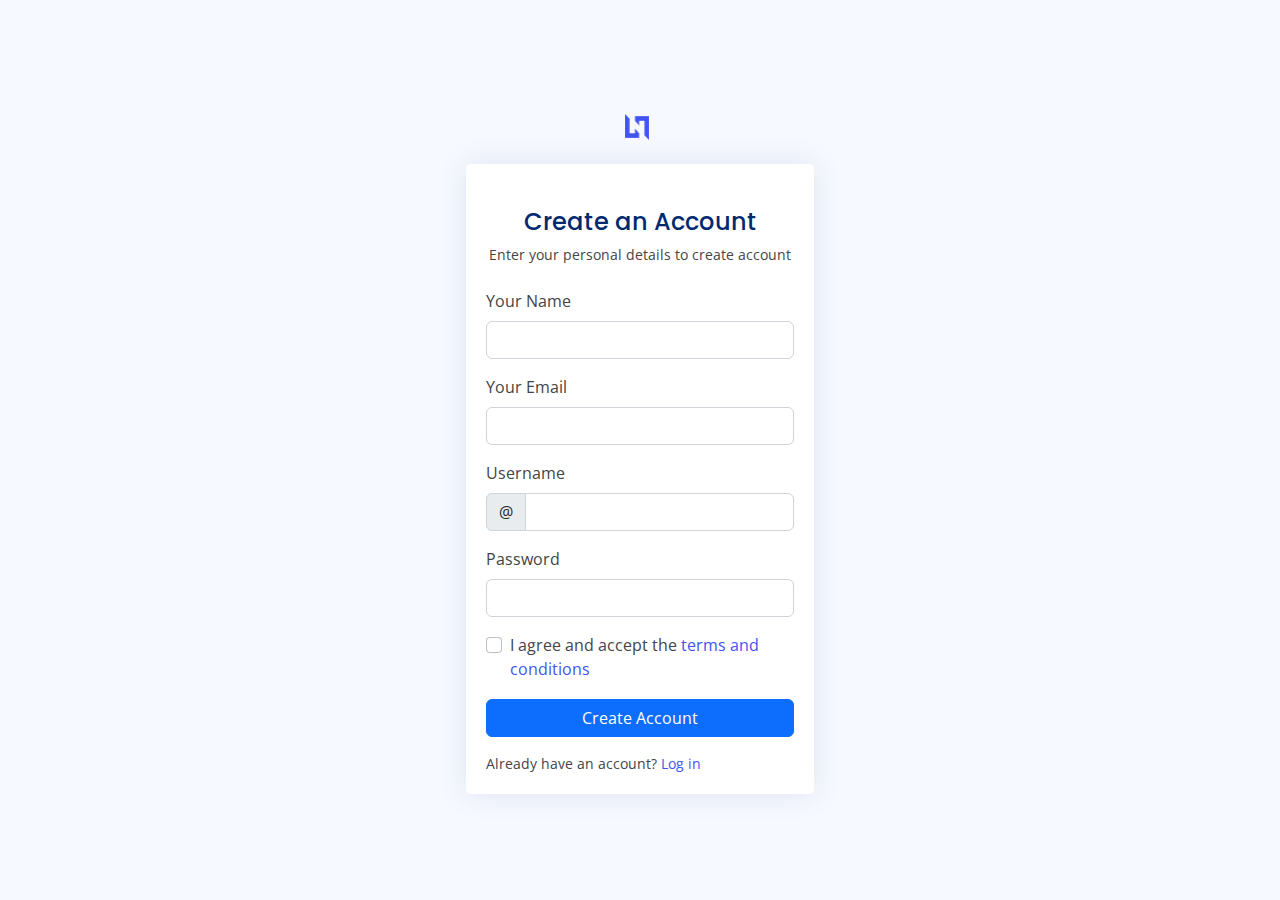
==== pages-register.html @ 4bb17b8c "first push" ====
<!DOCTYPE html>
<html lang="en">

<head>
  <meta charset="utf-8">
  <meta content="width=device-width, initial-scale=1.0" name="viewport">

  <title>Pages / Register</title>
  <meta content="" name="description">
  <meta content="" name="keywords">

  <!-- Favicons -->
  <link href="assets/img/favicon.png" rel="icon">
  <link href="assets/img/apple-touch-icon.png" rel="apple-touch-icon">

  <!-- Google Fonts -->
  <link href="https://fonts.gstatic.com" rel="preconnect">
  <link href="https://fonts.googleapis.com/css?family=Open+Sans:300,300i,400,400i,600,600i,700,700i|Nunito:300,300i,400,400i,600,600i,700,700i|Poppins:300,300i,400,400i,500,500i,600,600i,700,700i" rel="stylesheet">

  <!-- Vendor CSS Files -->
  <link href="assets/vendor/bootstrap/css/bootstrap.min.css" rel="stylesheet">
  <link href="assets/vendor/bootstrap-icons/bootstrap-icons.css" rel="stylesheet">
  <link href="assets/vendor/boxicons/css/boxicons.min.css" rel="stylesheet">
  <link href="assets/vendor/quill/quill.snow.css" rel="stylesheet">
  <link href="assets/vendor/quill/quill.bubble.css" rel="stylesheet">
  <link href="assets/vendor/remixicon/remixicon.css" rel="stylesheet">
  <link href="assets/vendor/simple-datatables/style.css" rel="stylesheet">

  <!-- Template Main CSS File -->
  <link href="assets/css/style.css" rel="stylesheet">

  <!-- =======================================================
  * Template Name: NiceAdmin
  * Updated: Mar 09 2023 with Bootstrap v5.2.3
  * Template URL: https://bootstrapmade.com/nice-admin-bootstrap-admin-html-template/
  * Author: BootstrapMade.com
  * License: https://bootstrapmade.com/license/
  ======================================================== -->
</head>

<body>

  <main>
    <div class="container">

      <section class="section register min-vh-100 d-flex flex-column align-items-center justify-content-center py-4">
        <div class="container">
          <div class="row justify-content-center">
            <div class="col-lg-4 col-md-6 d-flex flex-column align-items-center justify-content-center">

              <div class="d-flex justify-content-center py-4">
                <a href="index.html" class="logo d-flex align-items-center w-auto">
                  <img src="assets/img/logo.png" alt="">
                  <!-- <span class="d-none d-lg-block">NiceAdmin</span> -->
                </a>
              </div><!-- End Logo -->

              <div class="card mb-3">

                <div class="card-body">

                  <div class="pt-4 pb-2">
                    <h5 class="card-title text-center pb-0 fs-4">Create an Account</h5>
                    <p class="text-center small">Enter your personal details to create account</p>
                  </div>

                  <form class="row g-3 needs-validation" novalidate>
                    
                    <div class="col-12">
                      <label for="yourName" class="form-label">Your Name</label>
                      <input type="text" name="name" class="form-control" id="yourName" required>
                      <div class="invalid-feedback">Please, enter your name!</div>
                    </div>

                    <div class="col-12">
                      <label for="yourEmail" class="form-label">Your Email</label>
                      <input type="email" name="email" class="form-control" id="yourEmail" required>
                      <div class="invalid-feedback">Please enter a valid Email adddress!</div>
                    </div>

                    <div class="col-12">
                      <label for="yourUsername" class="form-label">Username</label>
                      <div class="input-group has-validation">
                        <span class="input-group-text" id="inputGroupPrepend">@</span>
                        <input type="text" name="username" class="form-control" id="yourUsername" required>
                        <div class="invalid-feedback">Please choose a username.</div>
                      </div>
                    </div>

                    <div class="col-12">
                      <label for="yourPassword" class="form-label">Password</label>
                      <input type="password" name="password" class="form-control" id="yourPassword" required>
                      <div class="invalid-feedback">Please enter your password!</div>
                    </div>

                    <div class="col-12">
                      <div class="form-check">
                        <input class="form-check-input" name="terms" type="checkbox" value="" id="acceptTerms" required>
                        <label class="form-check-label" for="acceptTerms">I agree and accept the <a href="#">terms and conditions</a></label>
                        <div class="invalid-feedback">You must agree before submitting.</div>
                      </div>
                    </div>
                    <div class="col-12">
                      <button class="btn btn-primary w-100" type="submit">Create Account</button>
                    </div>
                    <div class="col-12">
                      <p class="small mb-0">Already have an account? <a href="pages-login.html">Log in</a></p>
                    </div>
                  </form>

                </div>
              </div>

              <div class="credits">
                <!-- All the links in the footer should remain intact. -->
                <!-- You can delete the links only if you purchased the pro version. -->
                <!-- Licensing information: https://bootstrapmade.com/license/ -->
                <!-- Purchase the pro version with working PHP/AJAX contact form: https://bootstrapmade.com/nice-admin-bootstrap-admin-html-template/ -->
                <!-- Designed by <a href="https://bootstrapmade.com/">BootstrapMade</a> -->
              </div>

            </div>
          </div>
        </div>

      </section>

    </div>
  </main><!-- End #main -->

  <a href="#" class="back-to-top d-flex align-items-center justify-content-center"><i class="bi bi-arrow-up-short"></i></a>

  <!-- Vendor JS Files -->
  <script src="assets/vendor/apexcharts/apexcharts.min.js"></script>
  <script src="assets/vendor/bootstrap/js/bootstrap.bundle.min.js"></script>
  <script src="assets/vendor/chart.js/chart.umd.js"></script>
  <script src="assets/vendor/echarts/echarts.min.js"></script>
  <script src="assets/vendor/quill/quill.min.js"></script>
  <script src="assets/vendor/simple-datatables/simple-datatables.js"></script>
  <script src="assets/vendor/tinymce/tinymce.min.js"></script>
  <script src="assets/vendor/php-email-form/validate.js"></script>

  <!-- Template Main JS File -->
  <script src="assets/js/main.js"></script>

</body>

</html>
---- assets/vendor/quill/quill.snow.css ----
/*!
 * Quill Editor v1.3.7
 * https://quilljs.com/
 * Copyright (c) 2014, Jason Chen
 * Copyright (c) 2013, salesforce.com
 */
.ql-container {
  box-sizing: border-box;
  font-family: Helvetica, Arial, sans-serif;
  font-size: 13px;
  height: 100%;
  margin: 0px;
  position: relative;
}
.ql-container.ql-disabled .ql-tooltip {
  visibility: hidden;
}
.ql-container.ql-disabled .ql-editor ul[data-checked] > li::before {
  pointer-events: none;
}
.ql-clipboard {
  left: -100000px;
  height: 1px;
  overflow-y: hidden;
  position: absolute;
  top: 50%;
}
.ql-clipboard p {
  margin: 0;
  padding: 0;
}
.ql-editor {
  box-sizing: border-box;
  line-height: 1.42;
  height: 100%;
  outline: none;
  overflow-y: auto;
  padding: 12px 15px;
  tab-size: 4;
  -moz-tab-size: 4;
  text-align: left;
  white-space: pre-wrap;
  word-wrap: break-word;
}
.ql-editor > * {
  cursor: text;
}
.ql-editor p,
.ql-editor ol,
.ql-editor ul,
.ql-editor pre,
.ql-editor blockquote,
.ql-editor h1,
.ql-editor h2,
.ql-editor h3,
.ql-editor h4,
.ql-editor h5,
.ql-editor h6 {
  margin: 0;
  padding: 0;
  counter-reset: list-1 list-2 list-3 list-4 list-5 list-6 list-7 list-8 list-9;
}
.ql-editor ol,
.ql-editor ul {
  padding-left: 1.5em;
}
.ql-editor ol > li,
.ql-editor ul > li {
  list-style-type: none;
}
.ql-editor ul > li::before {
  content: '\2022';
}
.ql-editor ul[data-checked=true],
.ql-editor ul[data-checked=false] {
  pointer-events: none;
}
.ql-editor ul[data-checked=true] > li *,
.ql-editor ul[data-checked=false] > li * {
  pointer-events: all;
}
.ql-editor ul[data-checked=true] > li::before,
.ql-editor ul[data-checked=false] > li::before {
  color: #777;
  cursor: pointer;
  pointer-events: all;
}
.ql-editor ul[data-checked=true] > li::before {
  content: '\2611';
}
.ql-editor ul[data-checked=false] > li::before {
  content: '\2610';
}
.ql-editor li::before {
  display: inline-block;
  white-space: nowrap;
  width: 1.2em;
}
.ql-editor li:not(.ql-direction-rtl)::before {
  margin-left: -1.5em;
  margin-right: 0.3em;
  text-align: right;
}
.ql-editor li.ql-direction-rtl::before {
  margin-left: 0.3em;
  margin-right: -1.5em;
}
.ql-editor ol li:not(.ql-direction-rtl),
.ql-editor ul li:not(.ql-direction-rtl) {
  padding-left: 1.5em;
}
.ql-editor ol li.ql-direction-rtl,
.ql-editor ul li.ql-direction-rtl {
  padding-right: 1.5em;
}
.ql-editor ol li {
  counter-reset: list-1 list-2 list-3 list-4 list-5 list-6 list-7 list-8 list-9;
  counter-increment: list-0;
}
.ql-editor ol li:before {
  content: counter(list-0, decimal) '. ';
}
.ql-editor ol li.ql-indent-1 {
  counter-increment: list-1;
}
.ql-editor ol li.ql-indent-1:before {
  content: counter(list-1, lower-alpha) '. ';
}
.ql-editor ol li.ql-indent-1 {
  counter-reset: list-2 list-3 list-4 list-5 list-6 list-7 list-8 list-9;
}
.ql-editor ol li.ql-indent-2 {
  counter-increment: list-2;
}
.ql-editor ol li.ql-indent-2:before {
  content: counter(list-2, lower-roman) '. ';
}
.ql-editor ol li.ql-indent-2 {
  counter-reset: list-3 list-4 list-5 list-6 list-7 list-8 list-9;
}
.ql-editor ol li.ql-indent-3 {
  counter-increment: list-3;
}
.ql-editor ol li.ql-indent-3:before {
  content: counter(list-3, decimal) '. ';
}
.ql-editor ol li.ql-indent-3 {
  counter-reset: list-4 list-5 list-6 list-7 list-8 list-9;
}
.ql-editor ol li.ql-indent-4 {
  counter-increment: list-4;
}
.ql-editor ol li.ql-indent-4:before {
  content: counter(list-4, lower-alpha) '. ';
}
.ql-editor ol li.ql-indent-4 {
  counter-reset: list-5 list-6 list-7 list-8 list-9;
}
.ql-editor ol li.ql-indent-5 {
  counter-increment: list-5;
}
.ql-editor ol li.ql-indent-5:before {
  content: counter(list-5, lower-roman) '. ';
}
.ql-editor ol li.ql-indent-5 {
  counter-reset: list-6 list-7 list-8 list-9;
}
.ql-editor ol li.ql-indent-6 {
  counter-increment: list-6;
}
.ql-editor ol li.ql-indent-6:before {
  content: counter(list-6, decimal) '. ';
}
.ql-editor ol li.ql-indent-6 {
  counter-reset: list-7 list-8 list-9;
}
.ql-editor ol li.ql-indent-7 {
  counter-increment: list-7;
}
.ql-editor ol li.ql-indent-7:before {
  content: counter(list-7, lower-alpha) '. ';
}
.ql-editor ol li.ql-indent-7 {
  counter-reset: list-8 list-9;
}
.ql-editor ol li.ql-indent-8 {
  counter-increment: list-8;
}
.ql-editor ol li.ql-indent-8:before {
  content: counter(list-8, lower-roman) '. ';
}
.ql-editor ol li.ql-indent-8 {
  counter-reset: list-9;
}
.ql-editor ol li.ql-indent-9 {
  counter-increment: list-9;
}
.ql-editor ol li.ql-indent-9:before {
  content: counter(list-9, decimal) '. ';
}
.ql-editor .ql-indent-1:not(.ql-direction-rtl) {
  padding-left: 3em;
}
.ql-editor li.ql-indent-1:not(.ql-direction-rtl) {
  padding-left: 4.5em;
}
.ql-editor .ql-indent-1.ql-direction-rtl.ql-align-right {
  padding-right: 3em;
}
.ql-editor li.ql-indent-1.ql-direction-rtl.ql-align-right {
  padding-right: 4.5em;
}
.ql-editor .ql-indent-2:not(.ql-direction-rtl) {
  padding-left: 6em;
}
.ql-editor li.ql-indent-2:not(.ql-direction-rtl) {
  padding-left: 7.5em;
}
.ql-editor .ql-indent-2.ql-direction-rtl.ql-align-right {
  padding-right: 6em;
}
.ql-editor li.ql-indent-2.ql-direction-rtl.ql-align-right {
  padding-right: 7.5em;
}
.ql-editor .ql-indent-3:not(.ql-direction-rtl) {
  padding-left: 9em;
}
.ql-editor li.ql-indent-3:not(.ql-direction-rtl) {
  padding-left: 10.5em;
}
.ql-editor .ql-indent-3.ql-direction-rtl.ql-align-right {
  padding-right: 9em;
}
.ql-editor li.ql-indent-3.ql-direction-rtl.ql-align-right {
  padding-right: 10.5em;
}
.ql-editor .ql-indent-4:not(.ql-direction-rtl) {
  padding-left: 12em;
}
.ql-editor li.ql-indent-4:not(.ql-direction-rtl) {
  padding-left: 13.5em;
}
.ql-editor .ql-indent-4.ql-direction-rtl.ql-align-right {
  padding-right: 12em;
}
.ql-editor li.ql-indent-4.ql-direction-rtl.ql-align-right {
  padding-right: 13.5em;
}
.ql-editor .ql-indent-5:not(.ql-direction-rtl) {
  padding-left: 15em;
}
.ql-editor li.ql-indent-5:not(.ql-direction-rtl) {
  padding-left: 16.5em;
}
.ql-editor .ql-indent-5.ql-direction-rtl.ql-align-right {
  padding-right: 15em;
}
.ql-editor li.ql-indent-5.ql-direction-rtl.ql-align-right {
  padding-right: 16.5em;
}
.ql-editor .ql-indent-6:not(.ql-direction-rtl) {
  padding-left: 18em;
}
.ql-editor li.ql-indent-6:not(.ql-direction-rtl) {
  padding-left: 19.5em;
}
.ql-editor .ql-indent-6.ql-direction-rtl.ql-align-right {
  padding-right: 18em;
}
.ql-editor li.ql-indent-6.ql-direction-rtl.ql-align-right {
  padding-right: 19.5em;
}
.ql-editor .ql-indent-7:not(.ql-direction-rtl) {
  padding-left: 21em;
}
.ql-editor li.ql-indent-7:not(.ql-direction-rtl) {
  padding-left: 22.5em;
}
.ql-editor .ql-indent-7.ql-direction-rtl.ql-align-right {
  padding-right: 21em;
}
.ql-editor li.ql-indent-7.ql-direction-rtl.ql-align-right {
  padding-right: 22.5em;
}
.ql-editor .ql-indent-8:not(.ql-direction-rtl) {
  padding-left: 24em;
}
.ql-editor li.ql-indent-8:not(.ql-direction-rtl) {
  padding-left: 25.5em;
}
.ql-editor .ql-indent-8.ql-direction-rtl.ql-align-right {
  padding-right: 24em;
}
.ql-editor li.ql-indent-8.ql-direction-rtl.ql-align-right {
  padding-right: 25.5em;
}
.ql-editor .ql-indent-9:not(.ql-direction-rtl) {
  padding-left: 27em;
}
.ql-editor li.ql-indent-9:not(.ql-direction-rtl) {
  padding-left: 28.5em;
}
.ql-editor .ql-indent-9.ql-direction-rtl.ql-align-right {
  padding-right: 27em;
}
.ql-editor li.ql-indent-9.ql-direction-rtl.ql-align-right {
  padding-right: 28.5em;
}
.ql-editor .ql-video {
  display: block;
  max-width: 100%;
}
.ql-editor .ql-video.ql-align-center {
  margin: 0 auto;
}
.ql-editor .ql-video.ql-align-right {
  margin: 0 0 0 auto;
}
.ql-editor .ql-bg-black {
  background-color: #000;
}
.ql-editor .ql-bg-red {
  background-color: #e60000;
}
.ql-editor .ql-bg-orange {
  background-color: #f90;
}
.ql-editor .ql-bg-yellow {
  background-color: #ff0;
}
.ql-editor .ql-bg-green {
  background-color: #008a00;
}
.ql-editor .ql-bg-blue {
  background-color: #06c;
}
.ql-editor .ql-bg-purple {
  background-color: #93f;
}
.ql-editor .ql-color-white {
  color: #fff;
}
.ql-editor .ql-color-red {
  color: #e60000;
}
.ql-editor .ql-color-orange {
  color: #f90;
}
.ql-editor .ql-color-yellow {
  color: #ff0;
}
.ql-editor .ql-color-green {
  color: #008a00;
}
.ql-editor .ql-color-blue {
  color: #06c;
}
.ql-editor .ql-color-purple {
  color: #93f;
}
.ql-editor .ql-font-serif {
  font-family: Georgia, Times New Roman, serif;
}
.ql-editor .ql-font-monospace {
  font-family: Monaco, Courier New, monospace;
}
.ql-editor .ql-size-small {
  font-size: 0.75em;
}
.ql-editor .ql-size-large {
  font-size: 1.5em;
}
.ql-editor .ql-size-huge {
  font-size: 2.5em;
}
.ql-editor .ql-direction-rtl {
  direction: rtl;
  text-align: inherit;
}
.ql-editor .ql-align-center {
  text-align: center;
}
.ql-editor .ql-align-justify {
  text-align: justify;
}
.ql-editor .ql-align-right {
  text-align: right;
}
.ql-editor.ql-blank::before {
  color: rgba(0,0,0,0.6);
  content: attr(data-placeholder);
  font-style: italic;
  left: 15px;
  pointer-events: none;
  position: absolute;
  right: 15px;
}
.ql-snow.ql-toolbar:after,
.ql-snow .ql-toolbar:after {
  clear: both;
  content: '';
  display: table;
}
.ql-snow.ql-toolbar button,
.ql-snow .ql-toolbar button {
  background: none;
  border: none;
  cursor: pointer;
  display: inline-block;
  float: left;
  height: 24px;
  padding: 3px 5px;
  width: 28px;
}
.ql-snow.ql-toolbar button svg,
.ql-snow .ql-toolbar button svg {
  float: left;
  height: 100%;
}
.ql-snow.ql-toolbar button:active:hover,
.ql-snow .ql-toolbar button:active:hover {
  outline: none;
}
.ql-snow.ql-toolbar input.ql-image[type=file],
.ql-snow .ql-toolbar input.ql-image[type=file] {
  display: none;
}
.ql-snow.ql-toolbar button:hover,
.ql-snow .ql-toolbar button:hover,
.ql-snow.ql-toolbar button:focus,
.ql-snow .ql-toolbar button:focus,
.ql-snow.ql-toolbar button.ql-active,
.ql-snow .ql-toolbar button.ql-active,
.ql-snow.ql-toolbar .ql-picker-label:hover,
.ql-snow .ql-toolbar .ql-picker-label:hover,
.ql-snow.ql-toolbar .ql-picker-label.ql-active,
.ql-snow .ql-toolbar .ql-picker-label.ql-active,
.ql-snow.ql-toolbar .ql-picker-item:hover,
.ql-snow .ql-toolbar .ql-picker-item:hover,
.ql-snow.ql-toolbar .ql-picker-item.ql-selected,
.ql-snow .ql-toolbar .ql-picker-item.ql-selected {
  color: #06c;
}
.ql-snow.ql-toolbar button:hover .ql-fill,
.ql-snow .ql-toolbar button:hover .ql-fill,
.ql-snow.ql-toolbar button:focus .ql-fill,
.ql-snow .ql-toolbar button:focus .ql-fill,
.ql-snow.ql-toolbar button.ql-active .ql-fill,
.ql-snow .ql-toolbar button.ql-active .ql-fill,
.ql-snow.ql-toolbar .ql-picker-label:hover .ql-fill,
.ql-snow .ql-toolbar .ql-picker-label:hover .ql-fill,
.ql-snow.ql-toolbar .ql-picker-label.ql-active .ql-fill,
.ql-snow .ql-toolbar .ql-picker-label.ql-active .ql-fill,
.ql-snow.ql-toolbar .ql-picker-item:hover .ql-fill,
.ql-snow .ql-toolbar .ql-picker-item:hover .ql-fill,
.ql-snow.ql-toolbar .ql-picker-item.ql-selected .ql-fill,
.ql-snow .ql-toolbar .ql-picker-item.ql-selected .ql-fill,
.ql-snow.ql-toolbar button:hover .ql-stroke.ql-fill,
.ql-snow .ql-toolbar button:hover .ql-stroke.ql-fill,
.ql-snow.ql-toolbar button:focus .ql-stroke.ql-fill,
.ql-snow .ql-toolbar button:focus .ql-stroke.ql-fill,
.ql-snow.ql-toolbar button.ql-active .ql-stroke.ql-fill,
.ql-snow .ql-toolbar button.ql-active .ql-stroke.ql-fill,
.ql-snow.ql-toolbar .ql-picker-label:hover .ql-stroke.ql-fill,
.ql-snow .ql-toolbar .ql-picker-label:hover .ql-stroke.ql-fill,
.ql-snow.ql-toolbar .ql-picker-label.ql-active .ql-stroke.ql-fill,
.ql-snow .ql-toolbar .ql-picker-label.ql-active .ql-stroke.ql-fill,
.ql-snow.ql-toolbar .ql-picker-item:hover .ql-stroke.ql-fill,
.ql-snow .ql-toolbar .ql-picker-item:hover .ql-stroke.ql-fill,
.ql-snow.ql-toolbar .ql-picker-item.ql-selected .ql-stroke.ql-fill,
.ql-snow .ql-toolbar .ql-picker-item.ql-selected .ql-stroke.ql-fill {
  fill: #06c;
}
.ql-snow.ql-toolbar button:hover .ql-stroke,
.ql-snow .ql-toolbar button:hover .ql-stroke,
.ql-snow.ql-toolbar button:focus .ql-stroke,
.ql-snow .ql-toolbar button:focus .ql-stroke,
.ql-snow.ql-toolbar button.ql-active .ql-stroke,
.ql-snow .ql-toolbar button.ql-active .ql-stroke,
.ql-snow.ql-toolbar .ql-picker-label:hover .ql-stroke,
.ql-snow .ql-toolbar .ql-picker-label:hover .ql-stroke,
.ql-snow.ql-toolbar .ql-picker-label.ql-active .ql-stroke,
.ql-snow .ql-toolbar .ql-picker-label.ql-active .ql-stroke,
.ql-snow.ql-toolbar .ql-picker-item:hover .ql-stroke,
.ql-snow .ql-toolbar .ql-picker-item:hover .ql-stroke,
.ql-snow.ql-toolbar .ql-picker-item.ql-selected .ql-stroke,
.ql-snow .ql-toolbar .ql-picker-item.ql-selected .ql-stroke,
.ql-snow.ql-toolbar button:hover .ql-stroke-miter,
.ql-snow .ql-toolbar button:hover .ql-stroke-miter,
.ql-snow.ql-toolbar button:focus .ql-stroke-miter,
.ql-snow .ql-toolbar button:focus .ql-stroke-miter,
.ql-snow.ql-toolbar button.ql-active .ql-stroke-miter,
.ql-snow .ql-toolbar button.ql-active .ql-stroke-miter,
.ql-snow.ql-toolbar .ql-picker-label:hover .ql-stroke-miter,
.ql-snow .ql-toolbar .ql-picker-label:hover .ql-stroke-miter,
.ql-snow.ql-toolbar .ql-picker-label.ql-active .ql-stroke-miter,
.ql-snow .ql-toolbar .ql-picker-label.ql-active .ql-stroke-miter,
.ql-snow.ql-toolbar .ql-picker-item:hover .ql-stroke-miter,
.ql-snow .ql-toolbar .ql-picker-item:hover .ql-stroke-miter,
.ql-snow.ql-toolbar .ql-picker-item.ql-selected .ql-stroke-miter,
.ql-snow .ql-toolbar .ql-picker-item.ql-selected .ql-stroke-miter {
  stroke: #06c;
}
@media (pointer: coarse) {
  .ql-snow.ql-toolbar button:hover:not(.ql-active),
  .ql-snow .ql-toolbar button:hover:not(.ql-active) {
    color: #444;
  }
  .ql-snow.ql-toolbar button:hover:not(.ql-active) .ql-fill,
  .ql-snow .ql-toolbar button:hover:not(.ql-active) .ql-fill,
  .ql-snow.ql-toolbar button:hover:not(.ql-active) .ql-stroke.ql-fill,
  .ql-snow .ql-toolbar button:hover:not(.ql-active) .ql-stroke.ql-fill {
    fill: #444;
  }
  .ql-snow.ql-toolbar button:hover:not(.ql-active) .ql-stroke,
  .ql-snow .ql-toolbar button:hover:not(.ql-active) .ql-stroke,
  .ql-snow.ql-toolbar button:hover:not(.ql-active) .ql-stroke-miter,
  .ql-snow .ql-toolbar button:hover:not(.ql-active) .ql-stroke-miter {
    stroke: #444;
  }
}
.ql-snow {
  box-sizing: border-box;
}
.ql-snow * {
  box-sizing: border-box;
}
.ql-snow .ql-hidden {
  display: none;
}
.ql-snow .ql-out-bottom,
.ql-snow .ql-out-top {
  visibility: hidden;
}
.ql-snow .ql-tooltip {
  position: absolute;
  transform: translateY(10px);
}
.ql-snow .ql-tooltip a {
  cursor: pointer;
  text-decoration: none;
}
.ql-snow .ql-tooltip.ql-flip {
  transform: translateY(-10px);
}
.ql-snow .ql-formats {
  display: inline-block;
  vertical-align: middle;
}
.ql-snow .ql-formats:after {
  clear: both;
  content: '';
  display: table;
}
.ql-snow .ql-stroke {
  fill: none;
  stroke: #444;
  stroke-linecap: round;
  stroke-linejoin: round;
  stroke-width: 2;
}
.ql-snow .ql-stroke-miter {
  fill: none;
  stroke: #444;
  stroke-miterlimit: 10;
  stroke-width: 2;
}
.ql-snow .ql-fill,
.ql-snow .ql-stroke.ql-fill {
  fill: #444;
}
.ql-snow .ql-empty {
  fill: none;
}
.ql-snow .ql-even {
  fill-rule: evenodd;
}
.ql-snow .ql-thin,
.ql-snow .ql-stroke.ql-thin {
  stroke-width: 1;
}
.ql-snow .ql-transparent {
  opacity: 0.4;
}
.ql-snow .ql-direction svg:last-child {
  display: none;
}
.ql-snow .ql-direction.ql-active svg:last-child {
  display: inline;
}
.ql-snow .ql-direction.ql-active svg:first-child {
  display: none;
}
.ql-snow .ql-editor h1 {
  font-size: 2em;
}
.ql-snow .ql-editor h2 {
  font-size: 1.5em;
}
.ql-snow .ql-editor h3 {
  font-size: 1.17em;
}
.ql-snow .ql-editor h4 {
  font-size: 1em;
}
.ql-snow .ql-editor h5 {
  font-size: 0.83em;
}
.ql-snow .ql-editor h6 {
  font-size: 0.67em;
}
.ql-snow .ql-editor a {
  text-decoration: underline;
}
.ql-snow .ql-editor blockquote {
  border-left: 4px solid #ccc;
  margin-bottom: 5px;
  margin-top: 5px;
  padding-left: 16px;
}
.ql-snow .ql-editor code,
.ql-snow .ql-editor pre {
  background-color: #f0f0f0;
  border-radius: 3px;
}
.ql-snow .ql-editor pre {
  white-space: pre-wrap;
  margin-bottom: 5px;
  margin-top: 5px;
  padding: 5px 10px;
}
.ql-snow .ql-editor code {
  font-size: 85%;
  padding: 2px 4px;
}
.ql-snow .ql-editor pre.ql-syntax {
  background-color: #23241f;
  color: #f8f8f2;
  overflow: visible;
}
.ql-snow .ql-editor img {
  max-width: 100%;
}
.ql-snow .ql-picker {
  color: #444;
  display: inline-block;
  float: left;
  font-size: 14px;
  font-weight: 500;
  height: 24px;
  position: relative;
  vertical-align: middle;
}
.ql-snow .ql-picker-label {
  cursor: pointer;
  display: inline-block;
  height: 100%;
  padding-left: 8px;
  padding-right: 2px;
  position: relative;
  width: 100%;
}
.ql-snow .ql-picker-label::before {
  display: inline-block;
  line-height: 22px;
}
.ql-snow .ql-picker-options {
  background-color: #fff;
  display: none;
  min-width: 100%;
  padding: 4px 8px;
  position: absolute;
  white-space: nowrap;
}
.ql-snow .ql-picker-options .ql-picker-item {
  cursor: pointer;
  display: block;
  padding-bottom: 5px;
  padding-top: 5px;
}
.ql-snow .ql-picker.ql-expanded .ql-picker-label {
  color: #ccc;
  z-index: 2;
}
.ql-snow .ql-picker.ql-expanded .ql-picker-label .ql-fill {
  fill: #ccc;
}
.ql-snow .ql-picker.ql-expanded .ql-picker-label .ql-stroke {
  stroke: #ccc;
}
.ql-snow .ql-picker.ql-expanded .ql-picker-options {
  display: block;
  margin-top: -1px;
  top: 100%;
  z-index: 1;
}
.ql-snow .ql-color-picker,
.ql-snow .ql-icon-picker {
  width: 28px;
}
.ql-snow .ql-color-picker .ql-picker-label,
.ql-snow .ql-icon-picker .ql-picker-label {
  padding: 2px 4px;
}
.ql-snow .ql-color-picker .ql-picker-label svg,
.ql-snow .ql-icon-picker .ql-picker-label svg {
  right: 4px;
}
.ql-snow .ql-icon-picker .ql-picker-options {
  padding: 4px 0px;
}
.ql-snow .ql-icon-picker .ql-picker-item {
  height: 24px;
  width: 24px;
  padding: 2px 4px;
}
.ql-snow .ql-color-picker .ql-picker-options {
  padding: 3px 5px;
  width: 152px;
}
.ql-snow .ql-color-picker .ql-picker-item {
  border: 1px solid transparent;
  float: left;
  height: 16px;
  margin: 2px;
  padding: 0px;
  width: 16px;
}
.ql-snow .ql-picker:not(.ql-color-picker):not(.ql-icon-picker) svg {
  position: absolute;
  margin-top: -9px;
  right: 0;
  top: 50%;
  width: 18px;
}
.ql-snow .ql-picker.ql-header .ql-picker-label[data-label]:not([data-label=''])::before,
.ql-snow .ql-picker.ql-font .ql-picker-label[data-label]:not([data-label=''])::before,
.ql-snow .ql-picker.ql-size .ql-picker-label[data-label]:not([data-label=''])::before,
.ql-snow .ql-picker.ql-header .ql-picker-item[data-label]:not([data-label=''])::before,
.ql-snow .ql-picker.ql-font .ql-picker-item[data-label]:not([data-label=''])::before,
.ql-snow .ql-picker.ql-size .ql-picker-item[data-label]:not([data-label=''])::before {
  content: attr(data-label);
}
.ql-snow .ql-picker.ql-header {
  width: 98px;
}
.ql-snow .ql-picker.ql-header .ql-picker-label::before,
.ql-snow .ql-picker.ql-header .ql-picker-item::before {
  content: 'Normal';
}
.ql-snow .ql-picker.ql-header .ql-picker-label[data-value="1"]::before,
.ql-snow .ql-picker.ql-header .ql-picker-item[data-value="1"]::before {
  content: 'Heading 1';
}
.ql-snow .ql-picker.ql-header .ql-picker-label[data-value="2"]::before,
.ql-snow .ql-picker.ql-header .ql-picker-item[data-value="2"]::before {
  content: 'Heading 2';
}
.ql-snow .ql-picker.ql-header .ql-picker-label[data-value="3"]::before,
.ql-snow .ql-picker.ql-header .ql-picker-item[data-value="3"]::before {
  content: 'Heading 3';
}
.ql-snow .ql-picker.ql-header .ql-picker-label[data-value="4"]::before,
.ql-snow .ql-picker.ql-header .ql-picker-item[data-value="4"]::before {
  content: 'Heading 4';
}
.ql-snow .ql-picker.ql-header .ql-picker-label[data-value="5"]::before,
.ql-snow .ql-picker.ql-header .ql-picker-item[data-value="5"]::before {
  content: 'Heading 5';
}
.ql-snow .ql-picker.ql-header .ql-picker-label[data-value="6"]::before,
.ql-snow .ql-picker.ql-header .ql-picker-item[data-value="6"]::before {
  content: 'Heading 6';
}
.ql-snow .ql-picker.ql-header .ql-picker-item[data-value="1"]::before {
  font-size: 2em;
}
.ql-snow .ql-picker.ql-header .ql-picker-item[data-value="2"]::before {
  font-size: 1.5em;
}
.ql-snow .ql-picker.ql-header .ql-picker-item[data-value="3"]::before {
  font-size: 1.17em;
}
.ql-snow .ql-picker.ql-header .ql-picker-item[data-value="4"]::before {
  font-size: 1em;
}
.ql-snow .ql-picker.ql-header .ql-picker-item[data-value="5"]::before {
  font-size: 0.83em;
}
.ql-snow .ql-picker.ql-header .ql-picker-item[data-value="6"]::before {
  font-size: 0.67em;
}
.ql-snow .ql-picker.ql-font {
  width: 108px;
}
.ql-snow .ql-picker.ql-font .ql-picker-label::before,
.ql-snow .ql-picker.ql-font .ql-picker-item::before {
  content: 'Sans Serif';
}
.ql-snow .ql-picker.ql-font .ql-picker-label[data-value=serif]::before,
.ql-snow .ql-picker.ql-font .ql-picker-item[data-value=serif]::before {
  content: 'Serif';
}
.ql-snow .ql-picker.ql-font .ql-picker-label[data-value=monospace]::before,
.ql-snow .ql-picker.ql-font .ql-picker-item[data-value=monospace]::before {
  content: 'Monospace';
}
.ql-snow .ql-picker.ql-font .ql-picker-item[data-value=serif]::before {
  font-family: Georgia, Times New Roman, serif;
}
.ql-snow .ql-picker.ql-font .ql-picker-item[data-value=monospace]::before {
  font-family: Monaco, Courier New, monospace;
}
.ql-snow .ql-picker.ql-size {
  width: 98px;
}
.ql-snow .ql-picker.ql-size .ql-picker-label::before,
.ql-snow .ql-picker.ql-size .ql-picker-item::before {
  content: 'Normal';
}
.ql-snow .ql-picker.ql-size .ql-picker-label[data-value=small]::before,
.ql-snow .ql-picker.ql-size .ql-picker-item[data-value=small]::before {
  content: 'Small';
}
.ql-snow .ql-picker.ql-size .ql-picker-label[data-value=large]::before,
.ql-snow .ql-picker.ql-size .ql-picker-item[data-value=large]::before {
  content: 'Large';
}
.ql-snow .ql-picker.ql-size .ql-picker-label[data-value=huge]::before,
.ql-snow .ql-picker.ql-size .ql-picker-item[data-value=huge]::before {
  content: 'Huge';
}
.ql-snow .ql-picker.ql-size .ql-picker-item[data-value=small]::before {
  font-size: 10px;
}
.ql-snow .ql-picker.ql-size .ql-picker-item[data-value=large]::before {
  font-size: 18px;
}
.ql-snow .ql-picker.ql-size .ql-picker-item[data-value=huge]::before {
  font-size: 32px;
}
.ql-snow .ql-color-picker.ql-background .ql-picker-item {
  background-color: #fff;
}
.ql-snow .ql-color-picker.ql-color .ql-picker-item {
  background-color: #000;
}
.ql-toolbar.ql-snow {
  border: 1px solid #ccc;
  box-sizing: border-box;
  font-family: 'Helvetica Neue', 'Helvetica', 'Arial', sans-serif;
  padding: 8px;
}
.ql-toolbar.ql-snow .ql-formats {
  margin-right: 15px;
}
.ql-toolbar.ql-snow .ql-picker-label {
  border: 1px solid transparent;
}
.ql-toolbar.ql-snow .ql-picker-options {
  border: 1px solid transparent;
  box-shadow: rgba(0,0,0,0.2) 0 2px 8px;
}
.ql-toolbar.ql-snow .ql-picker.ql-expanded .ql-picker-label {
  border-color: #ccc;
}
.ql-toolbar.ql-snow .ql-picker.ql-expanded .ql-picker-options {
  border-color: #ccc;
}
.ql-toolbar.ql-snow .ql-color-picker .ql-picker-item.ql-selected,
.ql-toolbar.ql-snow .ql-color-picker .ql-picker-item:hover {
  border-color: #000;
}
.ql-toolbar.ql-snow + .ql-container.ql-snow {
  border-top: 0px;
}
.ql-snow .ql-tooltip {
  background-color: #fff;
  border: 1px solid #ccc;
  box-shadow: 0px 0px 5px #ddd;
  color: #444;
  padding: 5px 12px;
  white-space: nowrap;
}
.ql-snow .ql-tooltip::before {
  content: "Visit URL:";
  line-height: 26px;
  margin-right: 8px;
}
.ql-snow .ql-tooltip input[type=text] {
  display: none;
  border: 1px solid #ccc;
  font-size: 13px;
  height: 26px;
  margin: 0px;
  padding: 3px 5px;
  width: 170px;
}
.ql-snow .ql-tooltip a.ql-preview {
  display: inline-block;
  max-width: 200px;
  overflow-x: hidden;
  text-overflow: ellipsis;
  vertical-align: top;
}
.ql-snow .ql-tooltip a.ql-action::after {
  border-right: 1px solid #ccc;
  content: 'Edit';
  margin-left: 16px;
  padding-right: 8px;
}
.ql-snow .ql-tooltip a.ql-remove::before {
  content: 'Remove';
  margin-left: 8px;
}
.ql-snow .ql-tooltip a {
  line-height: 26px;
}
.ql-snow .ql-tooltip.ql-editing a.ql-preview,
.ql-snow .ql-tooltip.ql-editing a.ql-remove {
  display: none;
}
.ql-snow .ql-tooltip.ql-editing input[type=text] {
  display: inline-block;
}
.ql-snow .ql-tooltip.ql-editing a.ql-action::after {
  border-right: 0px;
  content: 'Save';
  padding-right: 0px;
}
.ql-snow .ql-tooltip[data-mode=link]::before {
  content: "Enter link:";
}
.ql-snow .ql-tooltip[data-mode=formula]::before {
  content: "Enter formula:";
}
.ql-snow .ql-tooltip[data-mode=video]::before {
  content: "Enter video:";
}
.ql-snow a {
  color: #06c;
}
.ql-container.ql-snow {
  border: 1px solid #ccc;
}
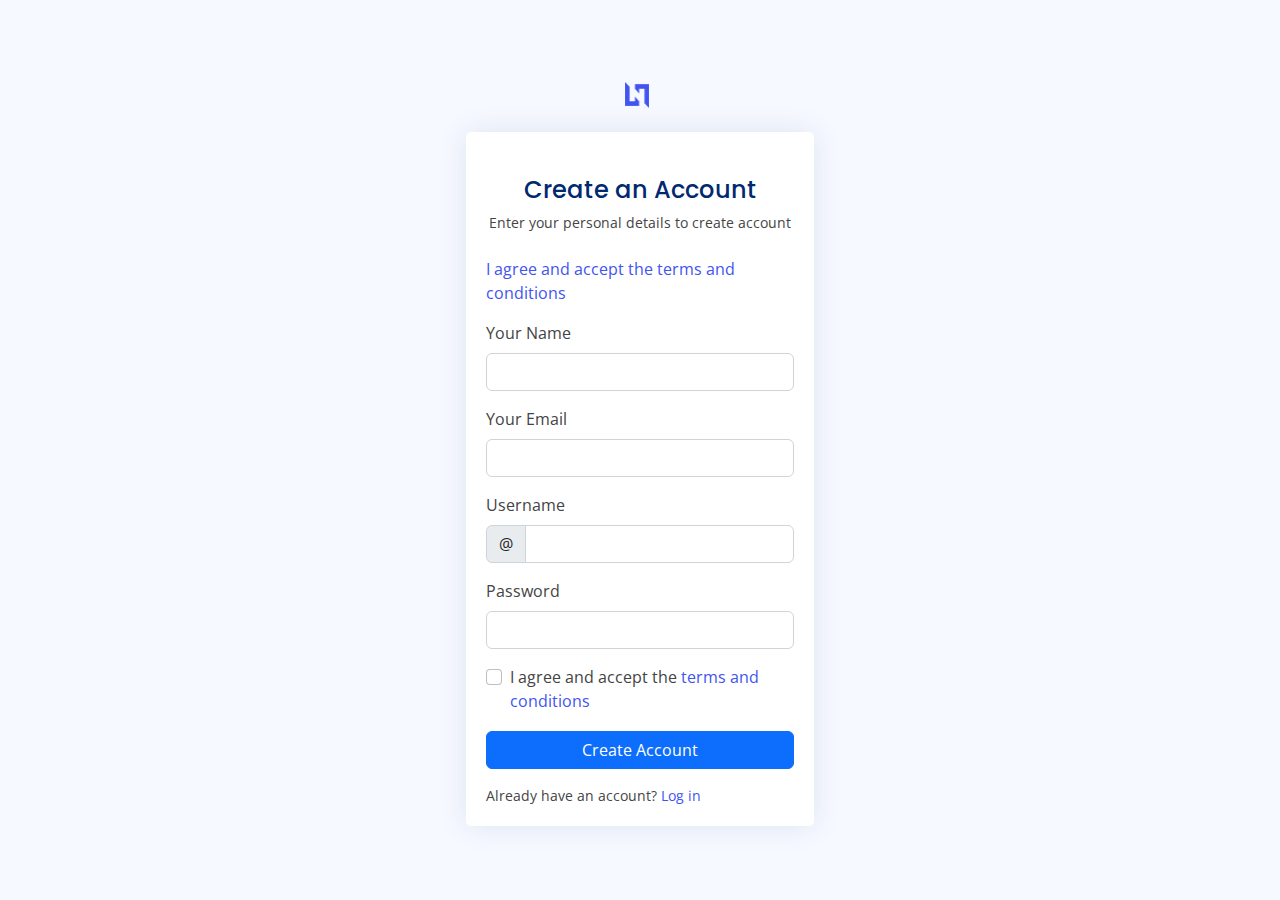
==== commit ca1a984b: "Bago" ====
--- a/pages-register.html
+++ b/pages-register.html
@@ -39,6 +39,25 @@
 </head>
 
 <body>
+    <!-- Modal for Terms and Conditions -->
+<div class="modal fade" id="termsModal" tabindex="-1" aria-labelledby="termsModalLabel" aria-hidden="true">
+  <div class="modal-dialog modal-dialog-centered modal-lg">
+    <div class="modal-content">
+      <div class="modal-header">
+        <h5 class="modal-title" id="termsModalLabel">Terms and Conditions</h5>
+        <button type="button" class="btn-close" data-bs-dismiss="modal" aria-label="Close"></button>
+      </div>
+      <div class="modal-body">
+        <!-- Add your terms and conditions content here -->
+        <p>Your terms and conditions content goes here...</p>
+      </div>
+      <div class="modal-footer">
+        <button type="button" class="btn btn-secondary" data-bs-dismiss="modal">Close</button>
+      </div>
+    </div>
+  </div>
+</div>
+
 
   <main>
     <div class="container">
@@ -65,6 +84,7 @@
                   </div>
 
                   <form class="row g-3 needs-validation" novalidate>
+                      <a href="#" data-bs-toggle="modal" data-bs-target="#termsModal">I agree and accept the terms and conditions</a>
                     
                     <div class="col-12">
                       <label for="yourName" class="form-label">Your Name</label>
@@ -96,10 +116,14 @@
                     <div class="col-12">
                       <div class="form-check">
                         <input class="form-check-input" name="terms" type="checkbox" value="" id="acceptTerms" required>
-                        <label class="form-check-label" for="acceptTerms">I agree and accept the <a href="#">terms and conditions</a></label>
+                        <label class="form-check-label" for="acceptTerms">
+                          I agree and accept the <a href="#" data-bs-toggle="modal" data-bs-target="#termsModal">terms and conditions</a>
+                        </label>
                         <div class="invalid-feedback">You must agree before submitting.</div>
                       </div>
                     </div>
+                    
+                    
                     <div class="col-12">
                       <button class="btn btn-primary w-100" type="submit">Create Account</button>
                     </div>
